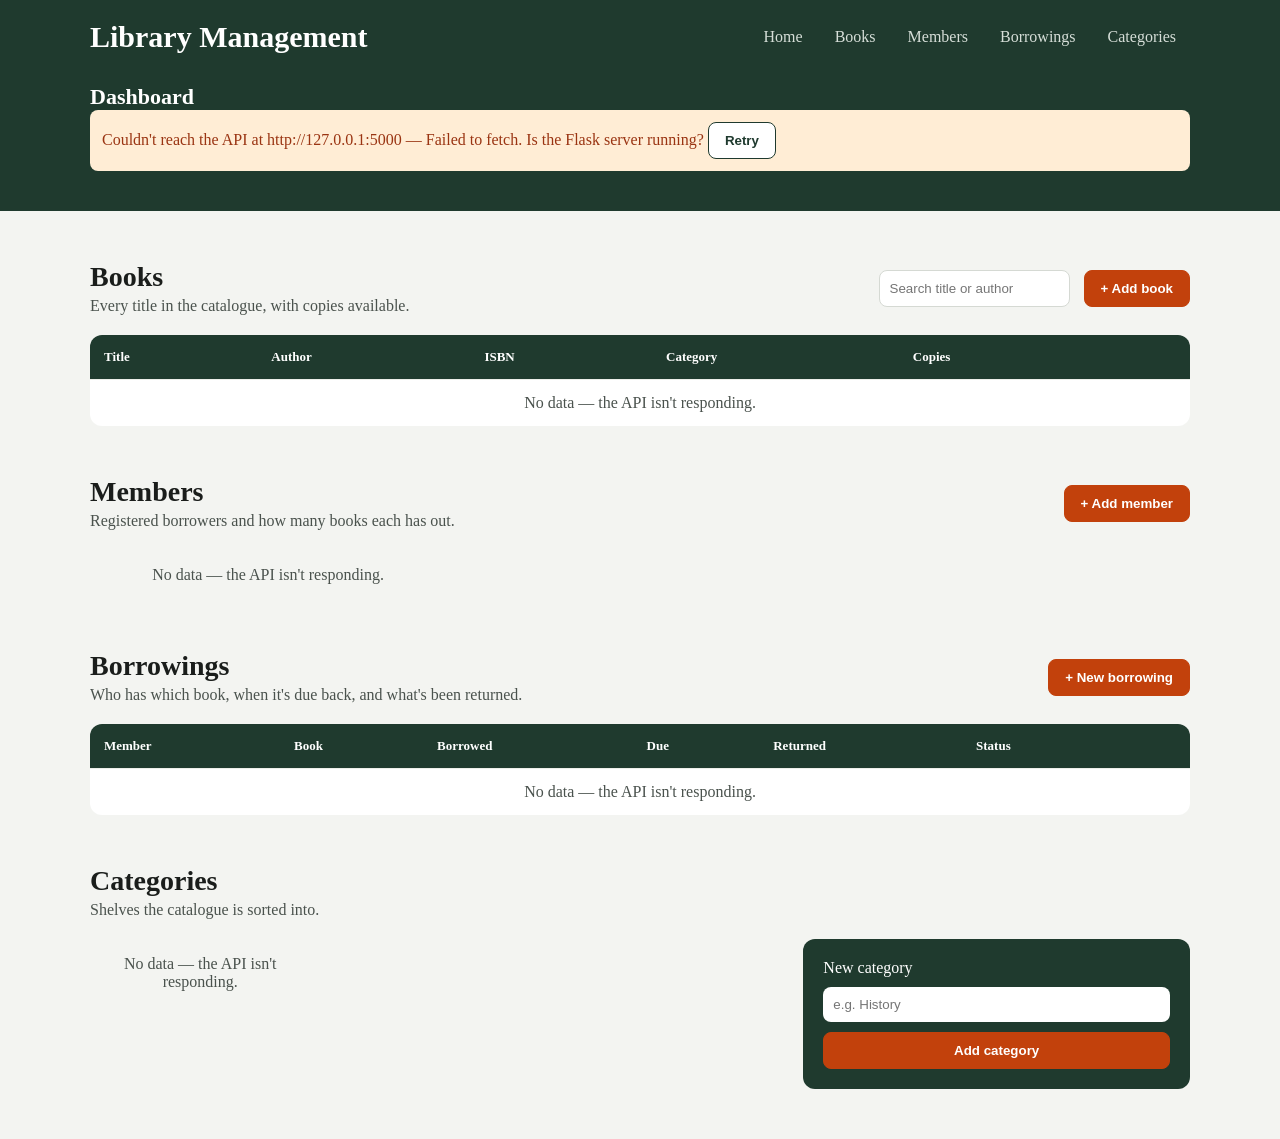
==== client/index.html @ 4d4d1c3a "first commit" ====
<!doctype html>
<html lang="en">
<head>
  <meta charset="utf-8">
  <meta name="viewport" content="width=device-width, initial-scale=1">
  <title>Library Management System</title>
  <link rel="stylesheet" href="styles.css">
</head>
<body>

  <header class="hero">
    <nav class="nav container">
      <a href="#home" class="brand">Library Management</a>
      <div class="nav-links">
        <a href="#home" class="nav-link">Home</a>
        <a href="#books" class="nav-link">Books</a>
        <a href="#members" class="nav-link">Members</a>
        <a href="#borrowings" class="nav-link">Borrowings</a>
        <a href="#categories" class="nav-link">Categories</a>
      </div>
    </nav>

    <section id="home" class="container hero-body">
      <p class="eyebrow">Dashboard</p>
      <div id="api-status" class="api-status" hidden></div>
    </section>
  </header>

  <main class="container main">

    <section id="books" class="section">
      <div class="section-head">
        <div>
          <h2>Books</h2>
          <p>Every title in the catalogue, with copies available.</p>
        </div>
        <div class="actions">
          <label class="search">
            <svg width="18" height="18" viewBox="0 0 24 24" fill="none" stroke="currentColor" stroke-width="2" stroke-linecap="round" aria-hidden="true"><circle cx="11" cy="11" r="7"/><path d="m20 20-3.5-3.5"/></svg>
            <span class="sr-only">Search books</span>
            <input type="search" id="book-search" placeholder="Search title or author">
          </label>
          <button type="button" class="btn btn-primary" data-open="book-dialog">+ Add book</button>
        </div>
      </div>
      <div class="table-wrap">
        <table>
          <thead>
            <tr><th>Title</th><th>Author</th><th>ISBN</th><th>Category</th><th>Copies</th><th><span class="sr-only">Actions</span></th></tr>
          </thead>
          <tbody id="books-body"><tr><td colspan="6" class="empty">Loading…</td></tr></tbody>
        </table>
      </div>
    </section>

    <section id="members" class="section">
      <div class="section-head">
        <div>
          <h2>Members</h2>
          <p>Registered borrowers and how many books each has out.</p>
        </div>
        <button type="button" class="btn btn-primary" data-open="member-dialog">+ Add member</button>
      </div>
      <div id="members-grid" class="card-grid"><p class="empty">Loading…</p></div>
    </section>

    <section id="borrowings" class="section">
      <div class="section-head">
        <div>
          <h2>Borrowings</h2>
          <p>Who has which book, when it's due back, and what's been returned.</p>
        </div>
        <button type="button" class="btn btn-primary" data-open="borrow-dialog">+ New borrowing</button>
      </div>
      <div class="table-wrap">
        <table>
          <thead>
            <tr><th>Member</th><th>Book</th><th>Borrowed</th><th>Due</th><th>Returned</th><th>Status</th><th><span class="sr-only">Actions</span></th></tr>
          </thead>
          <tbody id="borrowings-body"><tr><td colspan="7" class="empty">Loading…</td></tr></tbody>
        </table>
      </div>
    </section>

    <section id="categories" class="section">
      <div class="section-head">
        <div>
          <h2>Categories</h2>
          <p>Shelves the catalogue is sorted into.</p>
        </div>
      </div>
      <div class="categories-layout">
        <div id="categories-grid" class="cat-grid"><p class="empty">Loading…</p></div>
        <form id="category-form" class="cat-form">
          <label for="category-name">New category</label>
          <input id="category-name" name="name" type="text" placeholder="e.g. History" required>
          <button type="submit" class="btn btn-primary">Add category</button>
        </form>
      </div>
    </section>
  </main>

  <dialog id="book-dialog" class="dialog">
    <form method="dialog" id="book-form" class="dialog-form">
      <h3>Add a book</h3>
      <label>Title<input name="title" required></label>
      <label>Author<input name="author" required></label>
      <label>ISBN<input name="isbn" required></label>
      <div class="row">
        <label>Category
          <select name="category_id" id="book-category"><option value="">Uncategorised</option></select>
        </label>
        <label>Copies<input name="copies" type="number" min="0" value="1" required></label>
      </div>
      <div class="dialog-actions">
        <button type="button" class="btn btn-ghost" data-close>Cancel</button>
        <button type="submit" class="btn btn-primary">Save book</button>
      </div>
    </form>
  </dialog>

  <dialog id="member-dialog" class="dialog">
    <form method="dialog" id="member-form" class="dialog-form">
      <h3>Add a member</h3>
      <label>Full name<input name="full_name" required></label>
      <label>Email<input name="email" type="email" required></label>
      <label>Phone <span class="optional">(optional)</span><input name="phone" type="tel"></label>
      <div class="dialog-actions">
        <button type="button" class="btn btn-ghost" data-close>Cancel</button>
        <button type="submit" class="btn btn-primary">Save member</button>
      </div>
    </form>
  </dialog>

  <dialog id="borrow-dialog" class="dialog">
    <form method="dialog" id="borrow-form" class="dialog-form">
      <h3>Record a borrowing</h3>
      <label>Member<select name="member_id" id="borrow-member" required></select></label>
      <label>Book<select name="book_id" id="borrow-book" required></select></label>
      <div class="row">
        <label>Borrow date<input name="borrow_date" type="date" required></label>
        <label>Due date<input name="due_date" type="date" required></label>
      </div>
      <div class="dialog-actions">
        <button type="button" class="btn btn-ghost" data-close>Cancel</button>
        <button type="submit" class="btn btn-primary">Save borrowing</button>
      </div>
    </form>
  </dialog>

  <div id="toasts" class="toasts" aria-live="polite"></div>

  <script src="app.js"></script>
</body>
</html>
---- client/styles.css ----
body {
  margin: 0;
  background-color: #F3F4F1;
  color: #1A1D1B;
}

.container {
  width: 1100px;
  margin: 0 auto;
}

.hero {
  background-color: #1F3A2E;
  color: white;
  padding-bottom: 20px;
}

.nav {
  display: flex;
  justify-content: space-between;
  align-items: center;
  padding: 20px 0;
}

.brand {
  color: white;
  text-decoration: none;
  font-size: 30px;
  font-weight: bold;
}

.nav-link {
  color: #D6DED8;
  text-decoration: none;
  padding: 8px 14px;
  border-radius: 6px;
}

.eyebrow {
  color: white;
  font-size: 22px;
  font-weight: bold;
  margin: 10px 0 0;
}

.section {
  margin-top: 50px;
}

.section-head {
  display: flex;
  justify-content: space-between;
  align-items: center;
  margin-bottom: 20px;
}

.section-head h2 {
  margin: 0;
  font-size: 28px;
}

.section-head p {
  margin: 4px 0 0;
  color: #4A524D;
}

.btn {
  padding: 10px 16px;
  border: 1px solid #D5D9D3;
  border-radius: 8px;
  background-color: white;
  font-weight: 600;
  cursor: pointer;
}

.btn-primary {
  background-color: #C2410C;
  border-color: #C2410C;
  color: white;
}

.btn-danger {
  color: #9A3412;
}

.btn-outline {
  color: #1F3A2E;
  border-color: #1F3A2E;
  margin-right: 8px;
}

.search input {
  padding: 10px;
  border: 1px solid #D5D9D3;
  border-radius: 8px;
  margin-right: 10px;
}

.sr-only,
.search svg {
  display: none;
}

table {
  width: 100%;
  background-color: white;
  border-collapse: collapse;
  border-radius: 12px;
  overflow: hidden;
}

th {
  background-color: #1F3A2E;
  color: white;
  text-align: left;
  padding: 14px;
  font-size: 13px;
}

td {
  padding: 14px;
  border-top: 1px solid #ECEEEA;
}

.empty {
  text-align: center;
  color: #4A524D;
}

.badge-overdue {
  color: #9A3412;
  font-weight: 600;
}

.card-grid,
.cat-grid {
  display: grid;
  grid-template-columns: repeat(3, 1fr);
  gap: 16px;
}

.member-card,
.cat-card {
  background-color: white;
  padding: 18px;
  border-radius: 12px;
}

.member-top,
.cat-card {
  display: flex;
  align-items: center;
  justify-content: space-between;
  gap: 12px;
}

.avatar {
  color: #1F3A2E;
  font-weight: bold;
  font-size: 18px;
}

.member-info {
  flex: 1;
}

.member-name,
.cat-name {
  font-weight: 600;
}

.member-email,
.cat-count {
  font-size: 13px;
  color: #4A524D;
}

.member-bottom {
  display: flex;
  justify-content: space-between;
  margin-top: 14px;
  padding-top: 12px;
  border-top: 1px solid #ECEEEA;
  font-size: 13px;
}

.categories-layout {
  display: flex;
  gap: 20px;
  align-items: flex-start;
}

.cat-grid {
  flex: 2;
}

.cat-form {
  flex: 1;
  display: flex;
  flex-direction: column;
  gap: 10px;
  background-color: #1F3A2E;
  color: white;
  padding: 20px;
  border-radius: 12px;
}

.cat-form input {
  padding: 10px;
  border: none;
  border-radius: 8px;
}

.dialog {
  border: none;
  border-radius: 12px;
  width: 420px;
}

.dialog-form {
  display: flex;
  flex-direction: column;
  gap: 12px;
}

.dialog-form h3 {
  margin: 0;
}

.dialog-form label {
  display: flex;
  flex-direction: column;
  gap: 5px;
  font-weight: 600;
  font-size: 14px;
}

.dialog-form input,
.dialog-form select {
  padding: 10px;
  border: 1px solid #D5D9D3;
  border-radius: 8px;
}

.dialog-actions {
  display: flex;
  justify-content: flex-end;
  gap: 10px;
}

.api-status {
  background-color: #FFEDD5;
  color: #9A3412;
  padding: 12px;
  border-radius: 8px;
  margin-bottom: 20px;
}

.toasts {
  position: fixed;
  bottom: 20px;
  right: 20px;
}

.toast {
  background-color: #1F3A2E;
  color: white;
  padding: 12px 16px;
  border-radius: 8px;
  margin-top: 8px;
}

.toast.error {
  background-color: #9A3412;
}

.main {
  padding-bottom: 50px;
}
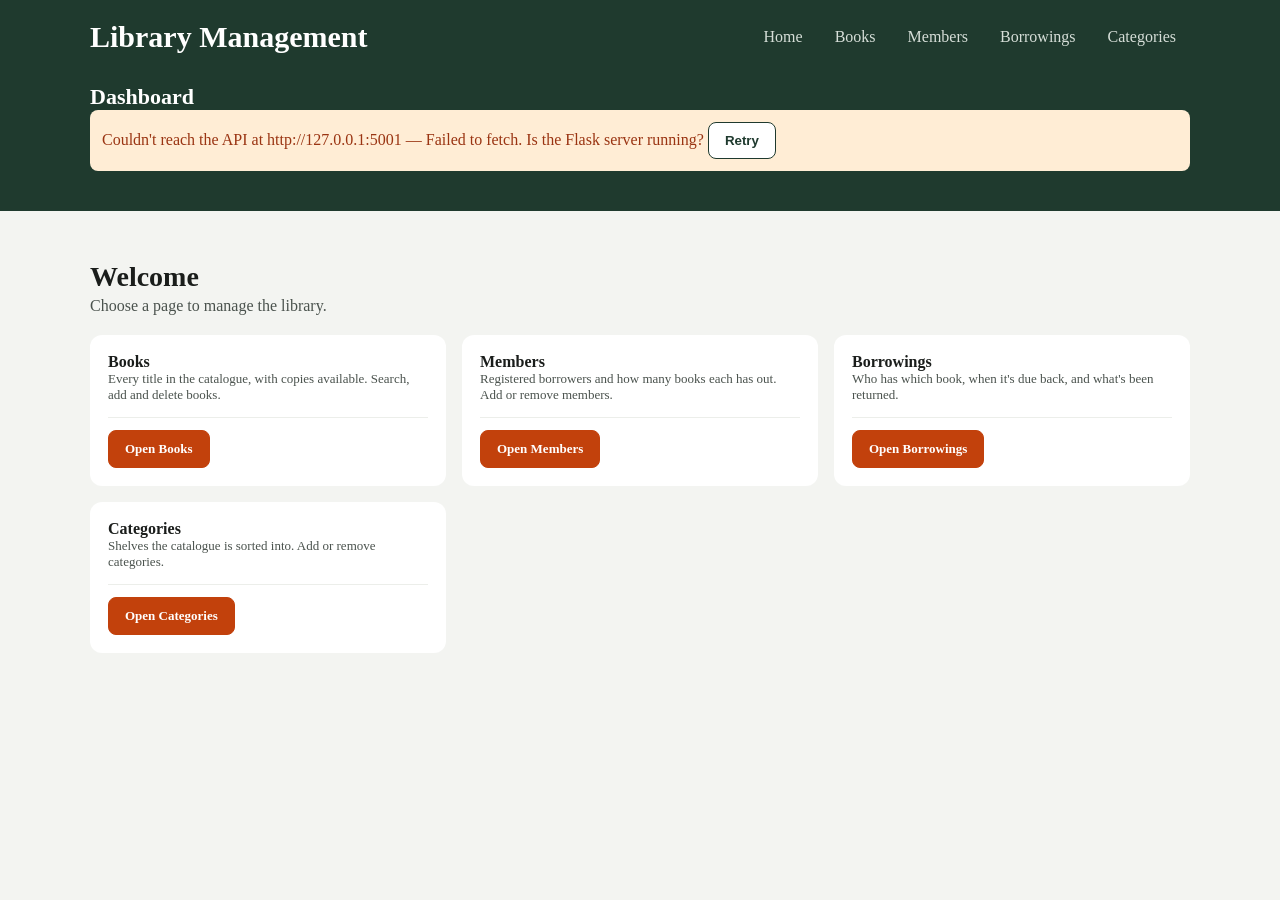
==== commit 5b4f0d20: "Changed the pages from 1 page to multi projects" ====
--- a/client/index.html
+++ b/client/index.html
@@ -8,15 +8,16 @@
 </head>
 <body>
 
+
   <header class="hero">
     <nav class="nav container">
-      <a href="#home" class="brand">Library Management</a>
+      <a href="index.html" class="brand">Library Management</a>
       <div class="nav-links">
-        <a href="#home" class="nav-link">Home</a>
-        <a href="#books" class="nav-link">Books</a>
-        <a href="#members" class="nav-link">Members</a>
-        <a href="#borrowings" class="nav-link">Borrowings</a>
-        <a href="#categories" class="nav-link">Categories</a>
+        <a href="index.html" class="nav-link">Home</a>
+        <a href="books.html" class="nav-link">Books</a>
+        <a href="members.html" class="nav-link">Members</a>
+        <a href="borrowings.html" class="nav-link">Borrowings</a>
+        <a href="categories.html" class="nav-link">Categories</a>
       </div>
     </nav>
 
@@ -28,125 +29,54 @@
 
   <main class="container main">
 
-    <section id="books" class="section">
+    <section class="section">
       <div class="section-head">
         <div>
-          <h2>Books</h2>
-          <p>Every title in the catalogue, with copies available.</p>
-        </div>
-        <div class="actions">
-          <label class="search">
-            <svg width="18" height="18" viewBox="0 0 24 24" fill="none" stroke="currentColor" stroke-width="2" stroke-linecap="round" aria-hidden="true"><circle cx="11" cy="11" r="7"/><path d="m20 20-3.5-3.5"/></svg>
-            <span class="sr-only">Search books</span>
-            <input type="search" id="book-search" placeholder="Search title or author">
-          </label>
-          <button type="button" class="btn btn-primary" data-open="book-dialog">+ Add book</button>
+          <h2>Welcome</h2>
+          <p>Choose a page to manage the library.</p>
         </div>
       </div>
-      <div class="table-wrap">
-        <table>
-          <thead>
-            <tr><th>Title</th><th>Author</th><th>ISBN</th><th>Category</th><th>Copies</th><th><span class="sr-only">Actions</span></th></tr>
-          </thead>
-          <tbody id="books-body"><tr><td colspan="6" class="empty">Loading…</td></tr></tbody>
-        </table>
+      <div class="card-grid">
+        <article class="member-card">
+          <div class="member-info">
+            <div class="member-name">Books</div>
+            <div class="member-email">Every title in the catalogue, with copies available. Search, add and delete books.</div>
+          </div>
+          <div class="member-bottom">
+            <a href="books.html" class="btn btn-primary">Open Books</a>
+          </div>
+        </article>
+        <article class="member-card">
+          <div class="member-info">
+            <div class="member-name">Members</div>
+            <div class="member-email">Registered borrowers and how many books each has out. Add or remove members.</div>
+          </div>
+          <div class="member-bottom">
+            <a href="members.html" class="btn btn-primary">Open Members</a>
+          </div>
+        </article>
+        <article class="member-card">
+          <div class="member-info">
+            <div class="member-name">Borrowings</div>
+            <div class="member-email">Who has which book, when it's due back, and what's been returned.</div>
+          </div>
+          <div class="member-bottom">
+            <a href="borrowings.html" class="btn btn-primary">Open Borrowings</a>
+          </div>
+        </article>
+        <article class="member-card">
+          <div class="member-info">
+            <div class="member-name">Categories</div>
+            <div class="member-email">Shelves the catalogue is sorted into. Add or remove categories.</div>
+          </div>
+          <div class="member-bottom">
+            <a href="categories.html" class="btn btn-primary">Open Categories</a>
+          </div>
+        </article>
       </div>
     </section>
 
-    <section id="members" class="section">
-      <div class="section-head">
-        <div>
-          <h2>Members</h2>
-          <p>Registered borrowers and how many books each has out.</p>
-        </div>
-        <button type="button" class="btn btn-primary" data-open="member-dialog">+ Add member</button>
-      </div>
-      <div id="members-grid" class="card-grid"><p class="empty">Loading…</p></div>
-    </section>
-
-    <section id="borrowings" class="section">
-      <div class="section-head">
-        <div>
-          <h2>Borrowings</h2>
-          <p>Who has which book, when it's due back, and what's been returned.</p>
-        </div>
-        <button type="button" class="btn btn-primary" data-open="borrow-dialog">+ New borrowing</button>
-      </div>
-      <div class="table-wrap">
-        <table>
-          <thead>
-            <tr><th>Member</th><th>Book</th><th>Borrowed</th><th>Due</th><th>Returned</th><th>Status</th><th><span class="sr-only">Actions</span></th></tr>
-          </thead>
-          <tbody id="borrowings-body"><tr><td colspan="7" class="empty">Loading…</td></tr></tbody>
-        </table>
-      </div>
-    </section>
-
-    <section id="categories" class="section">
-      <div class="section-head">
-        <div>
-          <h2>Categories</h2>
-          <p>Shelves the catalogue is sorted into.</p>
-        </div>
-      </div>
-      <div class="categories-layout">
-        <div id="categories-grid" class="cat-grid"><p class="empty">Loading…</p></div>
-        <form id="category-form" class="cat-form">
-          <label for="category-name">New category</label>
-          <input id="category-name" name="name" type="text" placeholder="e.g. History" required>
-          <button type="submit" class="btn btn-primary">Add category</button>
-        </form>
-      </div>
-    </section>
   </main>
-
-  <dialog id="book-dialog" class="dialog">
-    <form method="dialog" id="book-form" class="dialog-form">
-      <h3>Add a book</h3>
-      <label>Title<input name="title" required></label>
-      <label>Author<input name="author" required></label>
-      <label>ISBN<input name="isbn" required></label>
-      <div class="row">
-        <label>Category
-          <select name="category_id" id="book-category"><option value="">Uncategorised</option></select>
-        </label>
-        <label>Copies<input name="copies" type="number" min="0" value="1" required></label>
-      </div>
-      <div class="dialog-actions">
-        <button type="button" class="btn btn-ghost" data-close>Cancel</button>
-        <button type="submit" class="btn btn-primary">Save book</button>
-      </div>
-    </form>
-  </dialog>
-
-  <dialog id="member-dialog" class="dialog">
-    <form method="dialog" id="member-form" class="dialog-form">
-      <h3>Add a member</h3>
-      <label>Full name<input name="full_name" required></label>
-      <label>Email<input name="email" type="email" required></label>
-      <label>Phone <span class="optional">(optional)</span><input name="phone" type="tel"></label>
-      <div class="dialog-actions">
-        <button type="button" class="btn btn-ghost" data-close>Cancel</button>
-        <button type="submit" class="btn btn-primary">Save member</button>
-      </div>
-    </form>
-  </dialog>
-
-  <dialog id="borrow-dialog" class="dialog">
-    <form method="dialog" id="borrow-form" class="dialog-form">
-      <h3>Record a borrowing</h3>
-      <label>Member<select name="member_id" id="borrow-member" required></select></label>
-      <label>Book<select name="book_id" id="borrow-book" required></select></label>
-      <div class="row">
-        <label>Borrow date<input name="borrow_date" type="date" required></label>
-        <label>Due date<input name="due_date" type="date" required></label>
-      </div>
-      <div class="dialog-actions">
-        <button type="button" class="btn btn-ghost" data-close>Cancel</button>
-        <button type="submit" class="btn btn-primary">Save borrowing</button>
-      </div>
-    </form>
-  </dialog>
 
   <div id="toasts" class="toasts" aria-live="polite"></div>
 
--- a/client/styles.css
+++ b/client/styles.css
@@ -276,4 +276,98 @@
 
 .main {
   padding-bottom: 50px;
+}
+a.btn {
+  display: inline-block;
+  text-decoration: none;
+}
+
+@media (max-width: 700px) {
+  .container {
+    width: auto;
+    padding: 0 16px;
+  }
+
+  .nav {
+    flex-direction: column;
+    align-items: flex-start;
+    gap: 10px;
+  }
+
+  .brand {
+    font-size: 24px;
+  }
+
+  .nav-links {
+    display: flex;
+    flex-wrap: wrap;
+    gap: 4px;
+  }
+
+  .nav-link {
+    padding: 6px 10px;
+  }
+
+  .section {
+    margin-top: 30px;
+  }
+
+  .section-head {
+    flex-direction: column;
+    align-items: flex-start;
+    gap: 12px;
+  }
+
+  .section-head h2 {
+    font-size: 24px;
+  }
+
+  .actions {
+    display: flex;
+    flex-wrap: wrap;
+    gap: 10px;
+    width: 100%;
+  }
+
+  .search input {
+    width: 100%;
+    margin-right: 0;
+    box-sizing: border-box;
+  }
+
+  .search {
+    width: 100%;
+  }
+
+  .table-wrap {
+    overflow-x: auto;
+  }
+
+  table {
+    min-width: 600px;
+  }
+
+  .card-grid,
+  .cat-grid {
+    grid-template-columns: 1fr;
+  }
+
+  .categories-layout {
+    flex-direction: column;
+  }
+
+  .cat-grid,
+  .cat-form {
+    width: 100%;
+    box-sizing: border-box;
+  }
+
+  .dialog {
+    width: 90%;
+  }
+
+  .toasts {
+    left: 16px;
+    right: 16px;
+  }
 }
